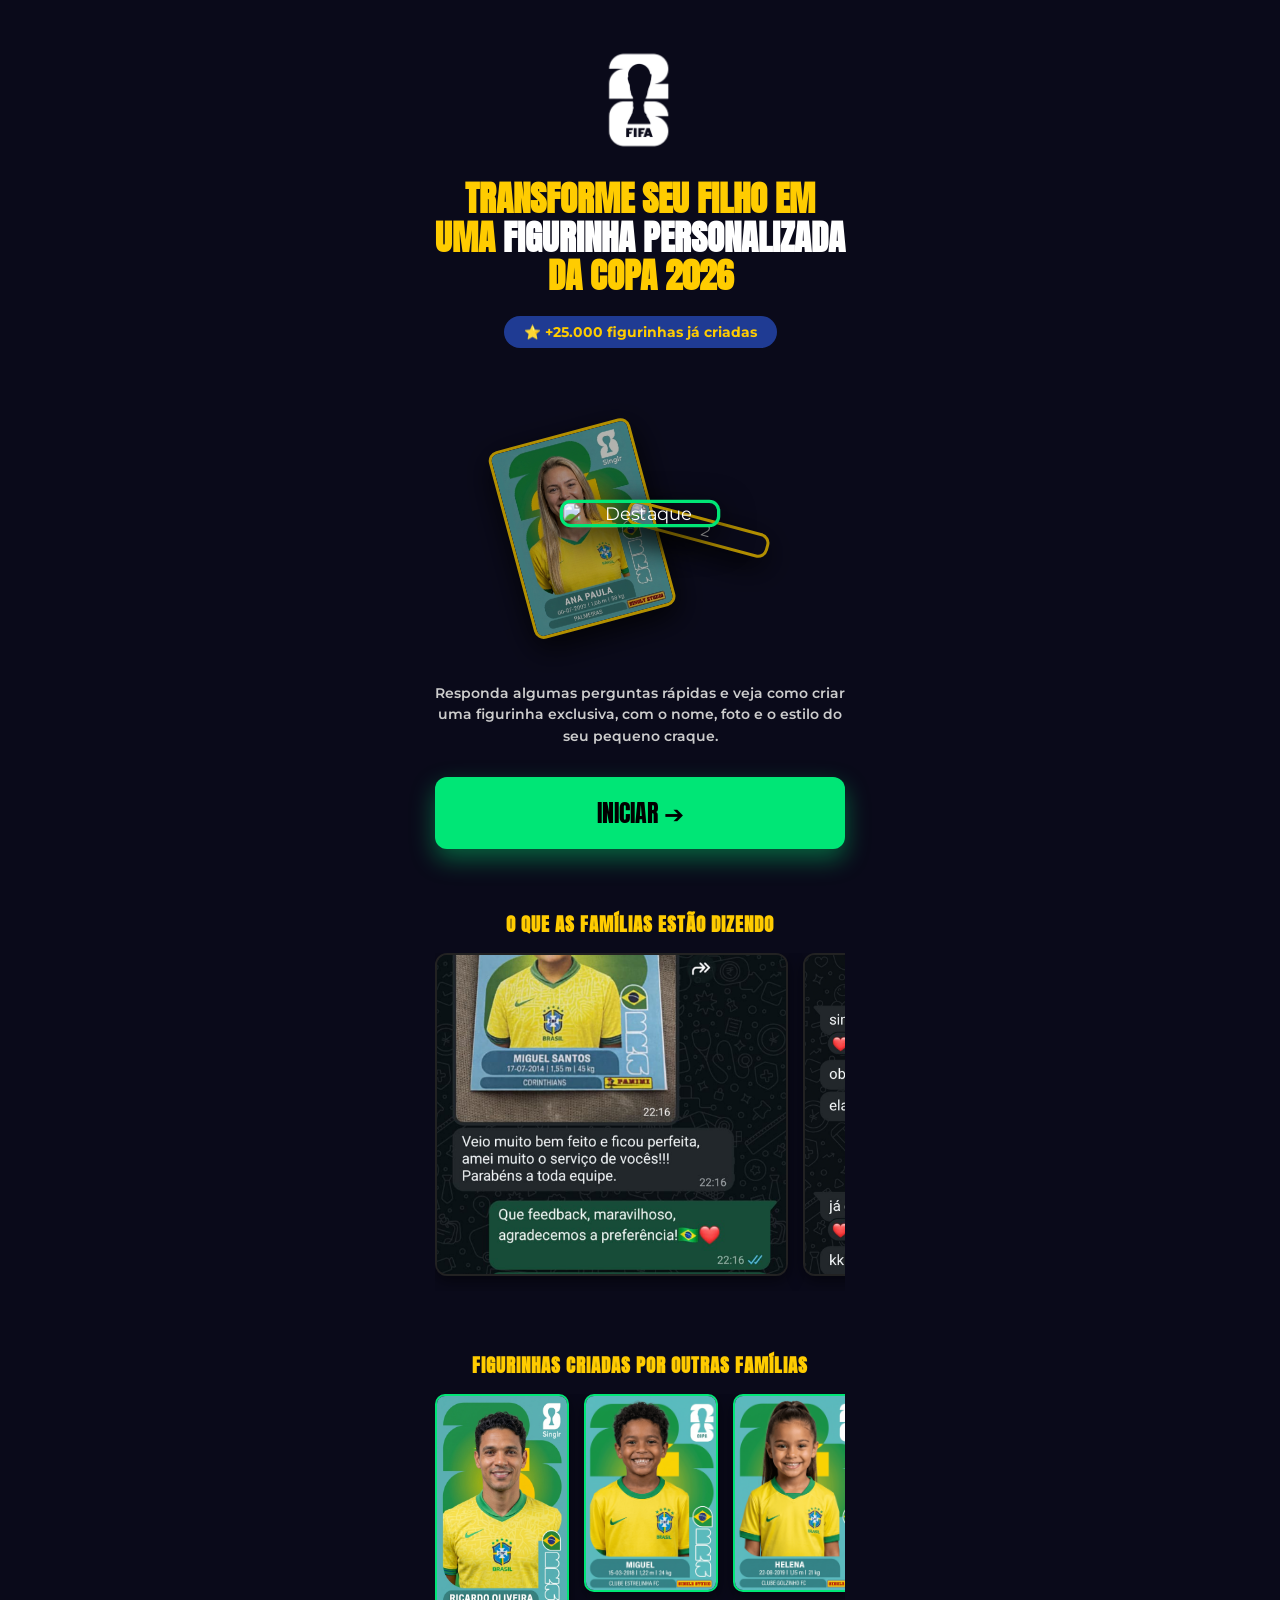
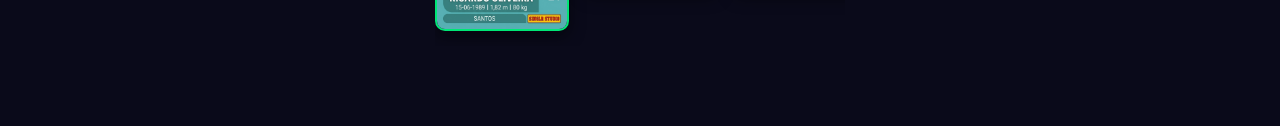
==== index.html @ b7ad8a25 "Initial commit" ====
<!DOCTYPE html>
<html lang="pt-BR">
<head>
    <meta charset="UTF-8">
    <meta name="viewport" content="width=device-width, initial-scale=1.0">
    <title>Sua Figurinha Copa 2026</title>
    
    <link rel="stylesheet" href="soucer/css/style.css">
</head>
<body>

    <!-- ==========================================
         1. TELA INICIAL
         ========================================== -->
    <div class="landing-container" id="landing-page">
        <img src="soucer/img/fifa.png" alt="FIFA Logo" class="fifa-logo-placeholder">
        <h1 class="hero-title">Transforme seu filho em uma <span>figurinha personalizada</span> da copa 2026</h1>
        <div class="badge-provasocial">⭐ +25.000 figurinhas já criadas</div>
        
        <div class="images-stack">
            <img src="soucer/img/figurinhas/landpage/figurinha-anapaula.jpeg" class="img-card img-left" alt="1">
            <img src="soucer/img/figurinhas/landpage/figurinha-arthur.png" class="img-card img-right" alt="2">
            <img src="soucer/img/figurinhas/landpage/figurinha-miguel.png" class="img-card img-center" alt="Destaque">
        </div>

        <p class="landing-text">Responda algumas perguntas rápidas e veja como criar uma figurinha exclusiva, com o nome, foto e o estilo do seu pequeno craque.</p>
        
        <button class="btn-iniciar" onclick="iniciarQuiz()">INICIAR ➔</button>

        <!-- CARROSSEL DE FEEDBACKS -->
        <div class="social-proof-section">
            <h3 class="social-title">O QUE AS FAMÍLIAS ESTÃO DIZENDO</h3>
            <div class="carousel-container auto-scroll">
                <div class="feedback-card">
                    <img src="soucer/img/feedback/fig01.png" alt="Feedback">
                </div>
                <div class="feedback-card">
                    <img src="soucer/img/feedback/fig02.png" alt="Feedback">
                </div>
                <div class="feedback-card">
                    <img src="soucer/img/feedback/fig03.png" alt="Feedback">
                </div>
                <div class="feedback-card">
                    <img src="soucer/img/feedback/fig07.png" alt="Feedback">
                </div>
                <div class="feedback-card">
                    <img src="soucer/img/feedback/fig05.png" alt="Feedback">
                </div>
                <div class="feedback-card">
                    <img src="soucer/img/feedback/fig09.png" alt="Feedback">
                </div>
            </div>
        </div>

        <!-- CARROSSEL DE FIGURINHAS -->
        <div class="social-proof-section">
            <h3 class="social-title">FIGURINHAS CRIADAS POR OUTRAS FAMÍLIAS</h3>
            <div class="carousel-container auto-scroll">
                <div class="sticker-card"><img src="soucer/img/figurinhas/figurinha-ricardo.jpeg" alt="Fig"></div>
                <div class="sticker-card"><img src="soucer/img/figurinhas/figurinha-miguel.png" alt="Fig"></div>
                <div class="sticker-card"><img src="soucer/img/figurinhas/figurinha-helena.png" alt="Fig"></div>
                <div class="sticker-card"><img src="soucer/img/figurinhas/figurinha-bentinho.jpeg" alt="Fig"></div>
                <div class="sticker-card"><img src="soucer/img/figurinhas/figurinha-arthur.png" alt="Fig"></div>
                <div class="sticker-card"><img src="soucer/img/figurinhas/figurinha-anapaula.jpeg" alt="Fig"></div>
            </div>
        </div>

    </div>

    <!-- ==========================================
         2. QUIZ
         ========================================== -->
    <div class="quiz-wrapper" id="quiz-wrapper">
        <div class="header-quiz" id="header-quiz">
            <span id="step-counter">Passo 1 de 4</span>
            <span id="progress-percentage">25%</span>
        </div>
        <div class="progress-bar-bg" id="progress-bar-bg">
            <div class="progress-bar-fill" id="progress-bar-fill"></div>
        </div>

        <div class="quiz-container" id="quiz-area">
            <div class="step active" id="step-1">
                <div class="step-icon">✍️</div>
                <h2>QUAL O NOME DO CRAQUE?</h2>
                <p class="subtitle">O nome que vai aparecer na figurinha</p>

                <div class="input-group">
                    <input type="text" id="input-nome" placeholder="Nome e sobrenome" required>
                </div>

                <div class="input-group" style="margin-top: 30px;">
                    <label>FOTO DO CRAQUE</label>
                    <div class="upload-boxes">
                        <label class="upload-box">
                            <span style="font-size: 24px;">🖼️</span> Enviar foto<br>DO ROSTO
                            <input type="file" accept="image/*">
                        </label>
                        <label class="upload-box">
                            <span style="font-size: 24px;">📷</span> Câmera
                            <input type="file" accept="image/*" capture="user">
                        </label>
                    </div>
                </div>
                <div class="nav-buttons">
                    <button class="btn btn-primary" onclick="nextStep(2)">PRÓXIMO ➔</button>
                </div>
            </div>

            <div class="step" id="step-2">
                <div class="step-icon">🎂</div>
                <h2>DATA DE NASCIMENTO</h2>
                <p class="subtitle">Pra calcular a idade na figurinha</p>

                <div style="display: flex; gap: 10px; margin-bottom: 20px;">
                    <div class="input-group" style="flex: 1; margin-bottom: 0;">
                        <input type="number" placeholder="DIA">
                    </div>
                    <div class="input-group" style="flex: 1; margin-bottom: 0;">
                        <input type="number" placeholder="MÊS">
                    </div>
                    <div class="input-group" style="flex: 1; margin-bottom: 0;">
                        <input type="number" placeholder="ANO">
                    </div>
                </div>

                <div class="input-group">
                    <label>SEU MELHOR E-MAIL</label>
                    <input type="email" placeholder="exemplo@email.com">
                </div>
                <div class="nav-buttons">
                    <button class="btn btn-secondary" onclick="prevStep(1)">VOLTAR</button>
                    <button class="btn btn-primary" onclick="nextStep(3)">PRÓXIMO ➔</button>
                </div>
            </div>

            <div class="step" id="step-3">
                <div class="step-icon">⭐</div>
                <h2>CLUBE E DADOS</h2>
                <p class="subtitle">O clube do coração e os dados pra figurinha</p>

                <div class="input-group">
                    <label>CLUBE DO CORAÇÃO</label>
                    <select id="input-clube">
                        <option value="" disabled selected>Escolha o clube...</option>
                        <option value="Seleção Brasileira">Seleção Brasileira</option>
                        <option value="Flamengo">Flamengo</option>
                        <option value="Corinthians">Corinthians</option>
                        <option value="Palmeiras">Palmeiras</option>
                    </select>
                </div>

                <div style="display: flex; gap: 10px;">
                    <div class="input-group" style="flex: 1;">
                        <input type="number" id="input-peso" placeholder="PESO (KG)">
                    </div>
                    <div class="input-group" style="flex: 1;">
                        <input type="number" id="input-altura" placeholder="ALTURA (CM)">
                    </div>
                </div>
                <div class="nav-buttons">
                    <button class="btn btn-secondary" onclick="prevStep(2)">VOLTAR</button>
                    <button class="btn btn-primary" onclick="preparaRevisao()">PRÓXIMO ➔</button>
                </div>
            </div>

            <div class="step" id="step-4">
                <div class="step-icon">⚠️</div>
                <h2>CONFIRA SEUS DADOS</h2>
                <p class="subtitle" style="color: var(--azul-principal); font-weight: 800;">Não fazemos alterações após o pagamento.</p>

                <div class="review-box">
                    <div class="review-row"><span class="review-label">NOME</span><span id="rev-nome">--</span></div>
                    <div class="review-row"><span class="review-label">PESO</span><span id="rev-peso">-- kg</span></div>
                    <div class="review-row"><span class="review-label">ALTURA</span><span id="rev-altura">-- cm</span></div>
                    <div class="review-row"><span class="review-label">CLUBE</span><span id="rev-clube">--</span></div>
                </div>

                <div class="nav-buttons" style="flex-direction: column; gap: 15px;">
                    <button class="btn btn-primary" onclick="startGeneration()">ENTENDI, GERAR FIGURINHA ⚽</button>
                    <button class="btn btn-secondary" style="border: none;" onclick="prevStep(3)">CORRIGIR DADOS</button>
                </div>
            </div>

<div class="step" id="step-loading">
                <h2>GERANDO SUA FIGURINHA</h2>
                <p class="subtitle">Não saia dessa tela, leva até 2 minutos.</p>
                <div class="loading-video">
                    <img src="https://media.giphy.com/media/26FPCXdkvDbKBbgOI/giphy.gif" alt="Processando">
                </div>
                <div class="loading-bar-container">
                    <div class="loading-bar-fill" id="loading-bar-fill"></div>
                </div>
            </div>

            <div class="step" id="step-final">
                <h2 style="font-size: 2.2rem; color: #00E676;">SUCESSO!</h2>
                <p class="subtitle" style="font-weight: bold; color: var(--azul-principal);">Sua figurinha foi gerada!</p>
                <div style="background: #eee; height: 250px; border-radius: 10px; margin-bottom: 20px; display: flex; align-items: center; justify-content: center; font-weight: bold; color: #999; border: 2px dashed #ccc;">
                    [ PRÉVIA DA FIGURINHA BORRADA AQUI ]
                </div>
                <h3 style="font-family: 'Anton', sans-serif; font-size: 2.5rem; color: var(--azul-principal); margin: 10px 0;">R$ 12,90</h3>
                <button class="btn" style="background: #00E676; color: #000; margin-top: 10px;" onclick="goToCheckout()">GARANTIR MINHA FIGURINHA</button>
            </div>
            
        </div> </div> <script src="soucer/js/script.js"></script>
</body>
</html>
---- soucer/css/style.css ----
@import url('https://fonts.googleapis.com/css2?family=Anton&family=Montserrat:wght@400;600;700;800&display=swap');

:root {
    /* Cores Landing Page (Copa 2026) */
    --bg-escuro: #0a0a1a;
    --verde-neon: #00E676;
    
    /* Cores Quiz (Modelo Concorrente) */
    --amarelo-fundo: #FFCC00;
    --azul-principal: #1f3b93;
    --azul-hover: #152968;
    --branco: #FFFFFF;
    --cinza-texto: #666666;
    --cinza-borda: #dddddd;
}

body {
    margin: 0;
    padding: 0;
    background-color: var(--bg-escuro);
    font-family: 'Montserrat', sans-serif;
    display: flex;
    justify-content: center;
    align-items: flex-start;
    min-height: 100vh;
    color: var(--branco);
    transition: background-color 0.5s ease;
}

/* ==========================================
   1. LANDING PAGE E CARROSSEL
   ========================================== */
.landing-container {
    width: 100%;
    max-width: 450px;
    text-align: center;
    padding: 40px 20px;
    box-sizing: border-box;
    display: flex;
    flex-direction: column;
    align-items: center;
}

.fifa-logo-placeholder { width: 120px; margin-bottom: 20px; filter: brightness(0) invert(1); }
.hero-title { font-family: 'Anton', sans-serif; font-size: 2.2rem; line-height: 1.1; color: var(--amarelo-fundo); margin: 0 0 20px 0; text-transform: uppercase; }
.hero-title span { color: var(--branco); }
.badge-provasocial { background-color: var(--azul-principal); color: var(--amarelo-fundo); padding: 8px 20px; border-radius: 50px; font-size: 0.85rem; font-weight: 700; display: inline-flex; align-items: center; gap: 5px; margin-bottom: 40px; }

.images-stack { position: relative; width: 100%; height: 250px; margin-bottom: 30px; display: flex; justify-content: center; align-items: center; }
.img-card { position: absolute; width: 140px; border-radius: 10px; box-shadow: 0 10px 30px rgba(0,0,0,0.8); border: 3px solid var(--amarelo-fundo); }
.img-left { transform: rotate(-15deg) translateX(-60px); z-index: 1; filter: brightness(0.7); }
.img-right { transform: rotate(15deg) translateX(60px); z-index: 2; filter: brightness(0.7); }
.img-center { transform: scale(1.1); z-index: 3; border-color: var(--verde-neon); }

.landing-text { font-size: 0.9rem; line-height: 1.5; color: #cccccc; margin-bottom: 30px; font-weight: 600; }

.btn-iniciar { background-color: var(--verde-neon); color: #000; font-family: 'Anton', sans-serif; font-size: 1.5rem; padding: 18px 40px; border: none; border-radius: 12px; width: 100%; cursor: pointer; text-transform: uppercase; box-shadow: 0 10px 25px rgba(0, 230, 118, 0.4); margin-bottom: 40px; transition: transform 0.2s; }
.btn-iniciar:hover { transform: scale(1.02); }

.social-proof-section { width: 100%; margin-bottom: 40px; text-align: center; }
.social-title { font-family: 'Anton', sans-serif; color: var(--amarelo-fundo); font-size: 1.2rem; margin-bottom: 15px; text-transform: uppercase; letter-spacing: 1px; }

.carousel-container {
    display: flex;
    align-items: flex-start; 
    overflow-x: auto;
    gap: 15px;
    padding-bottom: 15px;
    scroll-behavior: smooth; 
    -ms-overflow-style: none;
    scrollbar-width: none;
    scroll-snap-type: x mandatory;
}

.carousel-container::-webkit-scrollbar { display: none; }

.feedback-card { 
    flex: 0 0 85%; 
    scroll-snap-align: center; 
    border-radius: 12px; 
    overflow: hidden; 
    box-shadow: 0 5px 15px rgba(0,0,0,0.5); 
    border: 2px solid #222; 
    height: max-content; 
}
.feedback-card img { width: 100%; height: auto; display: block; }

.sticker-card { 
    flex: 0 0 130px; 
    scroll-snap-align: start; 
    border-radius: 10px; 
    overflow: hidden; 
    box-shadow: 0 5px 15px rgba(0,0,0,0.5); 
    border: 2px solid var(--verde-neon); 
    height: max-content; 
    display: flex; 
}
.sticker-card img { 
    width: 100%; 
    height: 100%; 
    object-fit: cover; 
    display: block; 
}

/* ==========================================
   2. QUIZ CONTAINER (Escondido no inicio)
   ========================================== */
.quiz-container { display: none; background-color: var(--branco); width: 100%; max-width: 450px; border-radius: 20px; padding: 30px 20px; margin: 20px auto; box-sizing: border-box; color: #333; box-shadow: 0 10px 30px rgba(0,0,0,0.1); }
.header-quiz { display: flex; justify-content: space-between; font-weight: 800; font-size: 0.9rem; color: #000; margin-bottom: 10px; }
.progress-bar-bg { background-color: var(--branco); height: 12px; border-radius: 10px; margin-bottom: 30px; position: absolute; top: -25px; left: 0; right: 0; width: 100%; max-width: 450px; margin-left: auto; margin-right: auto; }
.progress-bar-fill { background-color: var(--azul-principal); height: 100%; width: 25%; transition: width 0.4s ease; border-radius: 10px; }
.quiz-wrapper { position: relative; width: 100%; max-width: 450px; display: none; flex-direction: column; margin-top: 40px; }
.step { display: none; text-align: center; animation: fadeIn 0.4s; }
.step.active { display: block; }
@keyframes fadeIn { from { opacity: 0; transform: translateX(20px); } to { opacity: 1; transform: translateX(0); } }
.step-icon { font-size: 2.5rem; margin-bottom: 5px; }
h2 { font-family: 'Anton', sans-serif; color: var(--azul-principal); font-size: 1.8rem; margin: 0 0 5px 0; text-transform: uppercase; letter-spacing: 1px; }
p.subtitle { font-size: 0.9rem; color: var(--cinza-texto); margin-bottom: 25px; font-weight: 600; }
.input-group { text-align: left; margin-bottom: 20px; }
.input-group label { display: block; font-size: 0.75rem; font-weight: 800; color: var(--azul-principal); margin-bottom: 8px; text-transform: uppercase; }
input, select { width: 100%; padding: 15px; border: 2px solid var(--cinza-borda); border-radius: 10px; font-family: 'Montserrat', sans-serif; font-size: 1rem; font-weight: 600; color: #333; box-sizing: border-box; outline: none; transition: 0.2s; }
input:focus, select:focus { border-color: var(--azul-principal); }
.upload-boxes { display: flex; gap: 10px; margin-bottom: 20px; }
.upload-box { flex: 1; border: 2px dashed #bbb; border-radius: 10px; padding: 20px 10px; text-align: center; cursor: pointer; font-size: 0.8rem; font-weight: 700; color: #333; display: flex; flex-direction: column; align-items: center; justify-content: center; gap: 10px; }
.upload-box input[type="file"] { display: none; }
.nav-buttons { display: flex; gap: 10px; margin-top: 30px; }
.btn { padding: 16px 20px; border: none; border-radius: 10px; font-family: 'Anton', sans-serif; font-size: 1.2rem; cursor: pointer; width: 100%; text-transform: uppercase; letter-spacing: 1px; transition: 0.2s; }
.btn-primary { background-color: var(--azul-principal); color: var(--branco); }
.btn-primary:hover { background-color: var(--azul-hover); }
.btn-secondary { background-color: transparent; color: var(--azul-principal); border: 2px solid var(--azul-principal); }
.review-box { background: #f9f9f9; border-radius: 15px; padding: 20px; text-align: left; margin-bottom: 20px; font-weight: 600; font-size: 0.9rem; color: #333; }
.review-row { display: flex; justify-content: space-between; padding: 8px 0; border-bottom: 1px solid #eee; }
.review-row:last-child { border-bottom: none; }
.review-label { color: var(--azul-principal); font-family: 'Anton', sans-serif; font-size: 1rem; letter-spacing: 1px; }
.loading-video { width: 100%; height: 350px; background-color: #eee; border-radius: 15px; margin-bottom: 20px; display: flex; align-items: center; justify-content: center; color: #999; font-weight: bold; overflow: hidden; position: relative; }
.loading-video img { width: 100%; height: 100%; object-fit: cover; }
.loading-bar-container { background: #e0e0e0; height: 8px; border-radius: 10px; width: 100%; margin-top: 20px; overflow: hidden;}
.loading-bar-fill { background: var(--azul-principal); height: 100%; width: 0%; transition: width 3s linear; }
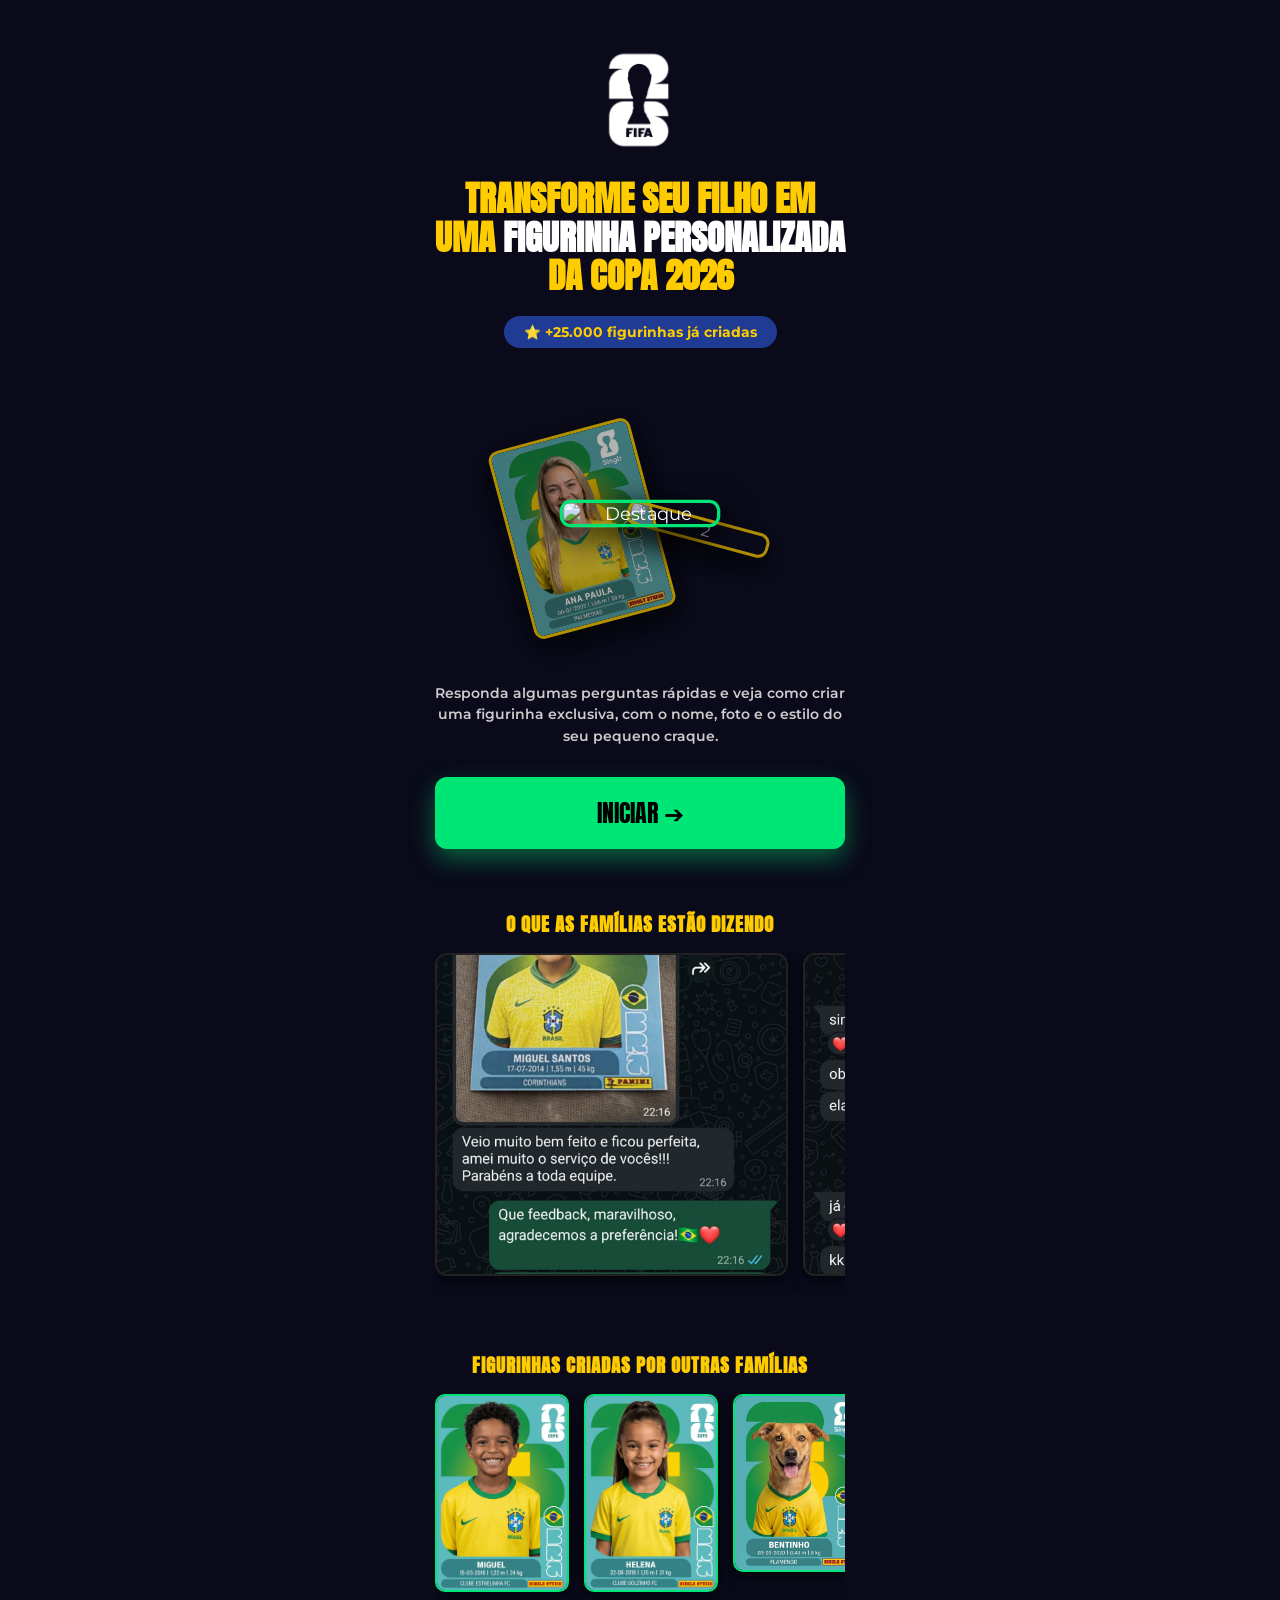
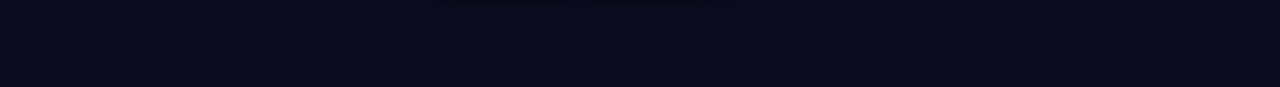
==== commit ab6d41f7: "teste" ====
--- a/index.html
+++ b/index.html
@@ -9,9 +9,6 @@
 </head>
 <body>
 
-    <!-- ==========================================
-         1. TELA INICIAL
-         ========================================== -->
     <div class="landing-container" id="landing-page">
         <img src="soucer/img/fifa.png" alt="FIFA Logo" class="fifa-logo-placeholder">
         <h1 class="hero-title">Transforme seu filho em uma <span>figurinha personalizada</span> da copa 2026</h1>
@@ -27,7 +24,6 @@
         
         <button class="btn-iniciar" onclick="iniciarQuiz()">INICIAR ➔</button>
 
-        <!-- CARROSSEL DE FEEDBACKS -->
         <div class="social-proof-section">
             <h3 class="social-title">O QUE AS FAMÍLIAS ESTÃO DIZENDO</h3>
             <div class="carousel-container auto-scroll">
@@ -52,11 +48,9 @@
             </div>
         </div>
 
-        <!-- CARROSSEL DE FIGURINHAS -->
         <div class="social-proof-section">
             <h3 class="social-title">FIGURINHAS CRIADAS POR OUTRAS FAMÍLIAS</h3>
             <div class="carousel-container auto-scroll">
-                <div class="sticker-card"><img src="soucer/img/figurinhas/figurinha-ricardo.jpeg" alt="Fig"></div>
                 <div class="sticker-card"><img src="soucer/img/figurinhas/figurinha-miguel.png" alt="Fig"></div>
                 <div class="sticker-card"><img src="soucer/img/figurinhas/figurinha-helena.png" alt="Fig"></div>
                 <div class="sticker-card"><img src="soucer/img/figurinhas/figurinha-bentinho.jpeg" alt="Fig"></div>
@@ -67,19 +61,18 @@
 
     </div>
 
-    <!-- ==========================================
-         2. QUIZ
-         ========================================== -->
     <div class="quiz-wrapper" id="quiz-wrapper">
         <div class="header-quiz" id="header-quiz">
             <span id="step-counter">Passo 1 de 4</span>
             <span id="progress-percentage">25%</span>
         </div>
+
         <div class="progress-bar-bg" id="progress-bar-bg">
             <div class="progress-bar-fill" id="progress-bar-fill"></div>
         </div>
 
         <div class="quiz-container" id="quiz-area">
+
             <div class="step active" id="step-1">
                 <div class="step-icon">✍️</div>
                 <h2>QUAL O NOME DO CRAQUE?</h2>
@@ -91,17 +84,52 @@
 
                 <div class="input-group" style="margin-top: 30px;">
                     <label>FOTO DO CRAQUE</label>
+                    
+                    <div style="background: #fff3cd; padding: 15px; border-radius: 8px; margin-bottom: 20px; text-align: left; border: 1px solid #ffe69c;">
+                        <h4 style="margin: 0 0 10px 0; color: #856404; font-size: 1rem;">⚠️ PARA A FIGURINHA FICAR PERFEITA:</h4>
+                        <ul style="margin: 0; padding-left: 20px; color: #856404; font-size: 0.9rem; line-height: 1.5;">
+                            <li>Tire uma selfie de frente, olhando direto para a câmera.</li>
+                            <li>Fique em um lugar bem iluminado. De frente para uma janela é ideal.</li>
+                            <li>Evite óculos, boné ou cabelo cobrindo o rosto.</li>
+                            <li><strong>NÃO</strong> envie foto de documentos, RG, CNH ou fotos escuras.</li>
+                        </ul>
+                    </div>
+
                     <div class="upload-boxes">
-                        <label class="upload-box">
-                            <span style="font-size: 24px;">🖼️</span> Enviar foto<br>DO ROSTO
-                            <input type="file" accept="image/*">
+                        <label class="upload-box" id="upload-box-arquivo">
+                            <span style="font-size: 24px;">🖼️</span>
+                            Enviar foto<br>DO ROSTO
+                            <input id="input-foto-arquivo" class="input-foto-cliente" type="file" accept="image/*">
                         </label>
-                        <label class="upload-box">
-                            <span style="font-size: 24px;">📷</span> Câmera
-                            <input type="file" accept="image/*" capture="user">
+
+                        <label class="upload-box" id="upload-box-camera">
+                            <span style="font-size: 24px;">📷</span>
+                            Câmera
+                            <input id="input-foto-camera" class="input-foto-cliente" type="file" accept="image/*" capture="user">
                         </label>
                     </div>
-                </div>
+
+                    <div id="preview-foto-container" class="preview-foto-container" style="display: none;">
+                        <div class="preview-foto-status">
+                            ✅ Foto carregada com sucesso
+                        </div>
+
+                        <div class="preview-foto-box">
+                            <img id="preview-foto-cliente" src="" alt="Prévia da foto enviada">
+                        </div>
+
+                        <p id="preview-foto-nome" class="preview-foto-nome"></p>
+
+                        <p class="preview-foto-info">
+                            Você pode trocar ou remover a foto antes de continuar.
+                        </p>
+
+                        <button type="button" class="btn-remover-foto" onclick="removerFotoSelecionada()">
+                            REMOVER FOTO
+                        </button>
+                    </div>
+                </div>
+
                 <div class="nav-buttons">
                     <button class="btn btn-primary" onclick="nextStep(2)">PRÓXIMO ➔</button>
                 </div>
@@ -116,9 +144,11 @@
                     <div class="input-group" style="flex: 1; margin-bottom: 0;">
                         <input type="number" placeholder="DIA">
                     </div>
+
                     <div class="input-group" style="flex: 1; margin-bottom: 0;">
                         <input type="number" placeholder="MÊS">
                     </div>
+
                     <div class="input-group" style="flex: 1; margin-bottom: 0;">
                         <input type="number" placeholder="ANO">
                     </div>
@@ -126,8 +156,9 @@
 
                 <div class="input-group">
                     <label>SEU MELHOR E-MAIL</label>
-                    <input type="email" placeholder="exemplo@email.com">
-                </div>
+                    <input type="email" id="input-email" placeholder="exemplo@email.com">
+                </div>
+
                 <div class="nav-buttons">
                     <button class="btn btn-secondary" onclick="prevStep(1)">VOLTAR</button>
                     <button class="btn btn-primary" onclick="nextStep(3)">PRÓXIMO ➔</button>
@@ -141,23 +172,44 @@
 
                 <div class="input-group">
                     <label>CLUBE DO CORAÇÃO</label>
-                    <select id="input-clube">
-                        <option value="" disabled selected>Escolha o clube...</option>
-                        <option value="Seleção Brasileira">Seleção Brasileira</option>
-                        <option value="Flamengo">Flamengo</option>
-                        <option value="Corinthians">Corinthians</option>
-                        <option value="Palmeiras">Palmeiras</option>
-                    </select>
+
+                    <div class="clube-search-wrapper" id="clube-search-wrapper">
+                        <div class="clube-input-area">
+                            <input
+                                type="text"
+                                id="input-clube"
+                                placeholder="Digite ou escolha o clube..."
+                                autocomplete="off"
+                            >
+
+                            <button
+                                type="button"
+                                id="btn-toggle-clubes"
+                                class="btn-toggle-clubes"
+                                aria-label="Abrir lista de clubes"
+                            >
+                                ▾
+                            </button>
+                        </div>
+
+                        <div
+                            id="dropdown-clubes"
+                            class="dropdown-clubes"
+                            aria-hidden="true"
+                        ></div>
+                    </div>
                 </div>
 
                 <div style="display: flex; gap: 10px;">
                     <div class="input-group" style="flex: 1;">
                         <input type="number" id="input-peso" placeholder="PESO (KG)">
                     </div>
+
                     <div class="input-group" style="flex: 1;">
                         <input type="number" id="input-altura" placeholder="ALTURA (CM)">
                     </div>
                 </div>
+
                 <div class="nav-buttons">
                     <button class="btn btn-secondary" onclick="prevStep(2)">VOLTAR</button>
                     <button class="btn btn-primary" onclick="preparaRevisao()">PRÓXIMO ➔</button>
@@ -170,10 +222,25 @@
                 <p class="subtitle" style="color: var(--azul-principal); font-weight: 800;">Não fazemos alterações após o pagamento.</p>
 
                 <div class="review-box">
-                    <div class="review-row"><span class="review-label">NOME</span><span id="rev-nome">--</span></div>
-                    <div class="review-row"><span class="review-label">PESO</span><span id="rev-peso">-- kg</span></div>
-                    <div class="review-row"><span class="review-label">ALTURA</span><span id="rev-altura">-- cm</span></div>
-                    <div class="review-row"><span class="review-label">CLUBE</span><span id="rev-clube">--</span></div>
+                    <div class="review-row">
+                        <span class="review-label">NOME</span>
+                        <span id="rev-nome">--</span>
+                    </div>
+
+                    <div class="review-row">
+                        <span class="review-label">PESO</span>
+                        <span id="rev-peso">-- kg</span>
+                    </div>
+
+                    <div class="review-row">
+                        <span class="review-label">ALTURA</span>
+                        <span id="rev-altura">-- cm</span>
+                    </div>
+
+                    <div class="review-row">
+                        <span class="review-label">CLUBE</span>
+                        <span id="rev-clube">--</span>
+                    </div>
                 </div>
 
                 <div class="nav-buttons" style="flex-direction: column; gap: 15px;">
@@ -182,12 +249,14 @@
                 </div>
             </div>
 
-<div class="step" id="step-loading">
+            <div class="step" id="step-loading">
                 <h2>GERANDO SUA FIGURINHA</h2>
-                <p class="subtitle">Não saia dessa tela, leva até 2 minutos.</p>
+                <p class="subtitle">Não saia dessa tela. Estamos criando sua prévia personalizada.</p>
+
                 <div class="loading-video">
                     <img src="https://media.giphy.com/media/26FPCXdkvDbKBbgOI/giphy.gif" alt="Processando">
                 </div>
+
                 <div class="loading-bar-container">
                     <div class="loading-bar-fill" id="loading-bar-fill"></div>
                 </div>
@@ -195,14 +264,30 @@
 
             <div class="step" id="step-final">
                 <h2 style="font-size: 2.2rem; color: #00E676;">SUCESSO!</h2>
-                <p class="subtitle" style="font-weight: bold; color: var(--azul-principal);">Sua figurinha foi gerada!</p>
-                <div style="background: #eee; height: 250px; border-radius: 10px; margin-bottom: 20px; display: flex; align-items: center; justify-content: center; font-weight: bold; color: #999; border: 2px dashed #ccc;">
-                    [ PRÉVIA DA FIGURINHA BORRADA AQUI ]
-                </div>
-                <h3 style="font-family: 'Anton', sans-serif; font-size: 2.5rem; color: var(--azul-principal); margin: 10px 0;">R$ 12,90</h3>
-                <button class="btn" style="background: #00E676; color: #000; margin-top: 10px;" onclick="goToCheckout()">GARANTIR MINHA FIGURINHA</button>
+
+                <p class="subtitle" style="font-weight: bold; color: var(--azul-principal);">
+                    Sua figurinha foi gerada!
+                </p>
+
+                <div class="preview-figurinha-box">
+                    <img id="preview-figurinha" src="" alt="Prévia da Figurinha">
+                </div>
+
+                <p class="preview-aviso">
+                    Esta é uma prévia com marca d’água. A imagem final sem marca será liberada após o pagamento.
+                </p>
+                
+                <h3 class="preco-final">R$ 12,90</h3>
+
+                <button class="btn btn-comprar-final" onclick="goToCheckout()">
+                    GARANTIR MINHA FIGURINHA
+                </button>
             </div>
             
-        </div> </div> <script src="soucer/js/script.js"></script>
+        </div> 
+    </div> 
+    
+    <script src="soucer/js/clubes.js"></script>
+    <script src="soucer/js/script.js"></script>
 </body>
 </html>
--- a/soucer/css/style.css
+++ b/soucer/css/style.css
@@ -5,7 +5,7 @@
     --bg-escuro: #0a0a1a;
     --verde-neon: #00E676;
     
-    /* Cores Quiz (Modelo Concorrente) */
+    /* Cores Quiz */
     --amarelo-fundo: #FFCC00;
     --azul-principal: #1f3b93;
     --azul-hover: #152968;
@@ -30,6 +30,7 @@
 /* ==========================================
    1. LANDING PAGE E CARROSSEL
    ========================================== */
+
 .landing-container {
     width: 100%;
     max-width: 450px;
@@ -41,98 +42,748 @@
     align-items: center;
 }
 
-.fifa-logo-placeholder { width: 120px; margin-bottom: 20px; filter: brightness(0) invert(1); }
-.hero-title { font-family: 'Anton', sans-serif; font-size: 2.2rem; line-height: 1.1; color: var(--amarelo-fundo); margin: 0 0 20px 0; text-transform: uppercase; }
-.hero-title span { color: var(--branco); }
-.badge-provasocial { background-color: var(--azul-principal); color: var(--amarelo-fundo); padding: 8px 20px; border-radius: 50px; font-size: 0.85rem; font-weight: 700; display: inline-flex; align-items: center; gap: 5px; margin-bottom: 40px; }
-
-.images-stack { position: relative; width: 100%; height: 250px; margin-bottom: 30px; display: flex; justify-content: center; align-items: center; }
-.img-card { position: absolute; width: 140px; border-radius: 10px; box-shadow: 0 10px 30px rgba(0,0,0,0.8); border: 3px solid var(--amarelo-fundo); }
-.img-left { transform: rotate(-15deg) translateX(-60px); z-index: 1; filter: brightness(0.7); }
-.img-right { transform: rotate(15deg) translateX(60px); z-index: 2; filter: brightness(0.7); }
-.img-center { transform: scale(1.1); z-index: 3; border-color: var(--verde-neon); }
-
-.landing-text { font-size: 0.9rem; line-height: 1.5; color: #cccccc; margin-bottom: 30px; font-weight: 600; }
-
-.btn-iniciar { background-color: var(--verde-neon); color: #000; font-family: 'Anton', sans-serif; font-size: 1.5rem; padding: 18px 40px; border: none; border-radius: 12px; width: 100%; cursor: pointer; text-transform: uppercase; box-shadow: 0 10px 25px rgba(0, 230, 118, 0.4); margin-bottom: 40px; transition: transform 0.2s; }
-.btn-iniciar:hover { transform: scale(1.02); }
-
-.social-proof-section { width: 100%; margin-bottom: 40px; text-align: center; }
-.social-title { font-family: 'Anton', sans-serif; color: var(--amarelo-fundo); font-size: 1.2rem; margin-bottom: 15px; text-transform: uppercase; letter-spacing: 1px; }
+.fifa-logo-placeholder {
+    width: 120px;
+    margin-bottom: 20px;
+    filter: brightness(0) invert(1);
+}
+
+.hero-title {
+    font-family: 'Anton', sans-serif;
+    font-size: 2.2rem;
+    line-height: 1.1;
+    color: var(--amarelo-fundo);
+    margin: 0 0 20px 0;
+    text-transform: uppercase;
+}
+
+.hero-title span {
+    color: var(--branco);
+}
+
+.badge-provasocial {
+    background-color: var(--azul-principal);
+    color: var(--amarelo-fundo);
+    padding: 8px 20px;
+    border-radius: 50px;
+    font-size: 0.85rem;
+    font-weight: 700;
+    display: inline-flex;
+    align-items: center;
+    gap: 5px;
+    margin-bottom: 40px;
+}
+
+.images-stack {
+    position: relative;
+    width: 100%;
+    height: 250px;
+    margin-bottom: 30px;
+    display: flex;
+    justify-content: center;
+    align-items: center;
+}
+
+.img-card {
+    position: absolute;
+    width: 140px;
+    border-radius: 10px;
+    box-shadow: 0 10px 30px rgba(0,0,0,0.8);
+    border: 3px solid var(--amarelo-fundo);
+}
+
+.img-left {
+    transform: rotate(-15deg) translateX(-60px);
+    z-index: 1;
+    filter: brightness(0.7);
+}
+
+.img-right {
+    transform: rotate(15deg) translateX(60px);
+    z-index: 2;
+    filter: brightness(0.7);
+}
+
+.img-center {
+    transform: scale(1.1);
+    z-index: 3;
+    border-color: var(--verde-neon);
+}
+
+.landing-text {
+    font-size: 0.9rem;
+    line-height: 1.5;
+    color: #cccccc;
+    margin-bottom: 30px;
+    font-weight: 600;
+}
+
+.btn-iniciar {
+    background-color: var(--verde-neon);
+    color: #000;
+    font-family: 'Anton', sans-serif;
+    font-size: 1.5rem;
+    padding: 18px 40px;
+    border: none;
+    border-radius: 12px;
+    width: 100%;
+    cursor: pointer;
+    text-transform: uppercase;
+    box-shadow: 0 10px 25px rgba(0, 230, 118, 0.4);
+    margin-bottom: 40px;
+    transition: transform 0.2s;
+}
+
+.btn-iniciar:hover {
+    transform: scale(1.02);
+}
+
+.social-proof-section {
+    width: 100%;
+    margin-bottom: 40px;
+    text-align: center;
+}
+
+.social-title {
+    font-family: 'Anton', sans-serif;
+    color: var(--amarelo-fundo);
+    font-size: 1.2rem;
+    margin-bottom: 15px;
+    text-transform: uppercase;
+    letter-spacing: 1px;
+}
 
 .carousel-container {
     display: flex;
-    align-items: flex-start; 
+    align-items: flex-start;
     overflow-x: auto;
     gap: 15px;
     padding-bottom: 15px;
-    scroll-behavior: smooth; 
+    scroll-behavior: smooth;
     -ms-overflow-style: none;
     scrollbar-width: none;
     scroll-snap-type: x mandatory;
 }
 
-.carousel-container::-webkit-scrollbar { display: none; }
-
-.feedback-card { 
-    flex: 0 0 85%; 
-    scroll-snap-align: center; 
-    border-radius: 12px; 
-    overflow: hidden; 
-    box-shadow: 0 5px 15px rgba(0,0,0,0.5); 
-    border: 2px solid #222; 
-    height: max-content; 
-}
-.feedback-card img { width: 100%; height: auto; display: block; }
-
-.sticker-card { 
-    flex: 0 0 130px; 
-    scroll-snap-align: start; 
-    border-radius: 10px; 
-    overflow: hidden; 
-    box-shadow: 0 5px 15px rgba(0,0,0,0.5); 
-    border: 2px solid var(--verde-neon); 
-    height: max-content; 
-    display: flex; 
-}
-.sticker-card img { 
-    width: 100%; 
-    height: 100%; 
-    object-fit: cover; 
-    display: block; 
+.carousel-container::-webkit-scrollbar {
+    display: none;
+}
+
+.feedback-card {
+    flex: 0 0 85%;
+    scroll-snap-align: center;
+    border-radius: 12px;
+    overflow: hidden;
+    box-shadow: 0 5px 15px rgba(0,0,0,0.5);
+    border: 2px solid #222;
+    height: max-content;
+}
+
+.feedback-card img {
+    width: 100%;
+    height: auto;
+    display: block;
+}
+
+.sticker-card {
+    flex: 0 0 130px;
+    scroll-snap-align: start;
+    border-radius: 10px;
+    overflow: hidden;
+    box-shadow: 0 5px 15px rgba(0,0,0,0.5);
+    border: 2px solid var(--verde-neon);
+    height: max-content;
+    display: flex;
+}
+
+.sticker-card img {
+    width: 100%;
+    height: 100%;
+    object-fit: cover;
+    display: block;
 }
 
 /* ==========================================
-   2. QUIZ CONTAINER (Escondido no inicio)
+   2. QUIZ CONTAINER
    ========================================== */
-.quiz-container { display: none; background-color: var(--branco); width: 100%; max-width: 450px; border-radius: 20px; padding: 30px 20px; margin: 20px auto; box-sizing: border-box; color: #333; box-shadow: 0 10px 30px rgba(0,0,0,0.1); }
-.header-quiz { display: flex; justify-content: space-between; font-weight: 800; font-size: 0.9rem; color: #000; margin-bottom: 10px; }
-.progress-bar-bg { background-color: var(--branco); height: 12px; border-radius: 10px; margin-bottom: 30px; position: absolute; top: -25px; left: 0; right: 0; width: 100%; max-width: 450px; margin-left: auto; margin-right: auto; }
-.progress-bar-fill { background-color: var(--azul-principal); height: 100%; width: 25%; transition: width 0.4s ease; border-radius: 10px; }
-.quiz-wrapper { position: relative; width: 100%; max-width: 450px; display: none; flex-direction: column; margin-top: 40px; }
-.step { display: none; text-align: center; animation: fadeIn 0.4s; }
-.step.active { display: block; }
-@keyframes fadeIn { from { opacity: 0; transform: translateX(20px); } to { opacity: 1; transform: translateX(0); } }
-.step-icon { font-size: 2.5rem; margin-bottom: 5px; }
-h2 { font-family: 'Anton', sans-serif; color: var(--azul-principal); font-size: 1.8rem; margin: 0 0 5px 0; text-transform: uppercase; letter-spacing: 1px; }
-p.subtitle { font-size: 0.9rem; color: var(--cinza-texto); margin-bottom: 25px; font-weight: 600; }
-.input-group { text-align: left; margin-bottom: 20px; }
-.input-group label { display: block; font-size: 0.75rem; font-weight: 800; color: var(--azul-principal); margin-bottom: 8px; text-transform: uppercase; }
-input, select { width: 100%; padding: 15px; border: 2px solid var(--cinza-borda); border-radius: 10px; font-family: 'Montserrat', sans-serif; font-size: 1rem; font-weight: 600; color: #333; box-sizing: border-box; outline: none; transition: 0.2s; }
-input:focus, select:focus { border-color: var(--azul-principal); }
-.upload-boxes { display: flex; gap: 10px; margin-bottom: 20px; }
-.upload-box { flex: 1; border: 2px dashed #bbb; border-radius: 10px; padding: 20px 10px; text-align: center; cursor: pointer; font-size: 0.8rem; font-weight: 700; color: #333; display: flex; flex-direction: column; align-items: center; justify-content: center; gap: 10px; }
-.upload-box input[type="file"] { display: none; }
-.nav-buttons { display: flex; gap: 10px; margin-top: 30px; }
-.btn { padding: 16px 20px; border: none; border-radius: 10px; font-family: 'Anton', sans-serif; font-size: 1.2rem; cursor: pointer; width: 100%; text-transform: uppercase; letter-spacing: 1px; transition: 0.2s; }
-.btn-primary { background-color: var(--azul-principal); color: var(--branco); }
-.btn-primary:hover { background-color: var(--azul-hover); }
-.btn-secondary { background-color: transparent; color: var(--azul-principal); border: 2px solid var(--azul-principal); }
-.review-box { background: #f9f9f9; border-radius: 15px; padding: 20px; text-align: left; margin-bottom: 20px; font-weight: 600; font-size: 0.9rem; color: #333; }
-.review-row { display: flex; justify-content: space-between; padding: 8px 0; border-bottom: 1px solid #eee; }
-.review-row:last-child { border-bottom: none; }
-.review-label { color: var(--azul-principal); font-family: 'Anton', sans-serif; font-size: 1rem; letter-spacing: 1px; }
-.loading-video { width: 100%; height: 350px; background-color: #eee; border-radius: 15px; margin-bottom: 20px; display: flex; align-items: center; justify-content: center; color: #999; font-weight: bold; overflow: hidden; position: relative; }
-.loading-video img { width: 100%; height: 100%; object-fit: cover; }
-.loading-bar-container { background: #e0e0e0; height: 8px; border-radius: 10px; width: 100%; margin-top: 20px; overflow: hidden;}
-.loading-bar-fill { background: var(--azul-principal); height: 100%; width: 0%; transition: width 3s linear; }+
+.quiz-wrapper {
+    position: relative;
+    width: 100%;
+    max-width: 450px;
+    display: none;
+    flex-direction: column;
+    margin-top: 40px;
+}
+
+.quiz-container {
+    display: none;
+    background-color: var(--branco);
+    width: 100%;
+    max-width: 450px;
+    border-radius: 20px;
+    padding: 30px 20px;
+    margin: 20px auto;
+    box-sizing: border-box;
+    color: #333;
+    box-shadow: 0 10px 30px rgba(0,0,0,0.1);
+    overflow: visible;
+}
+
+.header-quiz {
+    display: flex;
+    justify-content: space-between;
+    font-weight: 800;
+    font-size: 0.9rem;
+    color: #000;
+    margin-bottom: 10px;
+}
+
+.progress-bar-bg {
+    background-color: var(--branco);
+    height: 12px;
+    border-radius: 10px;
+    margin-bottom: 30px;
+    position: absolute;
+    top: -25px;
+    left: 0;
+    right: 0;
+    width: 100%;
+    max-width: 450px;
+    margin-left: auto;
+    margin-right: auto;
+}
+
+.progress-bar-fill {
+    background-color: var(--azul-principal);
+    height: 100%;
+    width: 25%;
+    transition: width 0.4s ease;
+    border-radius: 10px;
+}
+
+.step {
+    display: none;
+    text-align: center;
+    animation: fadeIn 0.4s;
+}
+
+.step.active {
+    display: block;
+}
+
+@keyframes fadeIn {
+    from {
+        opacity: 0;
+        transform: translateX(20px);
+    }
+
+    to {
+        opacity: 1;
+        transform: translateX(0);
+    }
+}
+
+.step-icon {
+    font-size: 2.5rem;
+    margin-bottom: 5px;
+}
+
+h2 {
+    font-family: 'Anton', sans-serif;
+    color: var(--azul-principal);
+    font-size: 1.8rem;
+    margin: 0 0 5px 0;
+    text-transform: uppercase;
+    letter-spacing: 1px;
+}
+
+p.subtitle {
+    font-size: 0.9rem;
+    color: var(--cinza-texto);
+    margin-bottom: 25px;
+    font-weight: 600;
+}
+
+.input-group {
+    text-align: left;
+    margin-bottom: 20px;
+}
+
+.input-group label {
+    display: block;
+    font-size: 0.75rem;
+    font-weight: 800;
+    color: var(--azul-principal);
+    margin-bottom: 8px;
+    text-transform: uppercase;
+}
+
+input,
+select {
+    width: 100%;
+    padding: 15px;
+    border: 2px solid var(--cinza-borda);
+    border-radius: 10px;
+    font-family: 'Montserrat', sans-serif;
+    font-size: 1rem;
+    font-weight: 600;
+    color: #333;
+    box-sizing: border-box;
+    outline: none;
+    transition: 0.2s;
+}
+
+input:focus,
+select:focus {
+    border-color: var(--azul-principal);
+}
+
+/* ==========================================
+   2.0 BUSCA PERSONALIZADA DE CLUBES
+   ========================================== */
+
+.clube-search-wrapper {
+    position: relative;
+    width: 100%;
+    z-index: 50;
+}
+
+.clube-input-area {
+    position: relative;
+    width: 100%;
+}
+
+.clube-input-area input {
+    padding-right: 48px;
+    background: #ffffff;
+}
+
+.btn-toggle-clubes {
+    position: absolute;
+    top: 2px;
+    right: 2px;
+    width: 44px;
+    height: calc(100% - 4px);
+    border: none;
+    background: transparent;
+    color: #333333;
+    font-size: 1.05rem;
+    cursor: pointer;
+    border-radius: 8px;
+    transition: 0.2s ease;
+}
+
+.btn-toggle-clubes:hover {
+    background: #f3f5ff;
+    color: var(--azul-principal);
+}
+
+.dropdown-clubes {
+    display: none;
+    position: absolute;
+    top: calc(100% + 6px);
+    left: 0;
+    right: 0;
+    background: #ffffff;
+    border: 1px solid #d7d7d7;
+    border-radius: 12px;
+    box-shadow: 0 14px 32px rgba(0, 0, 0, 0.18);
+    max-height: 275px;
+    overflow-y: auto;
+    z-index: 9999;
+    padding: 8px 0;
+}
+
+.dropdown-clubes.aberto {
+    display: block;
+}
+
+.dropdown-clubes::-webkit-scrollbar {
+    width: 8px;
+}
+
+.dropdown-clubes::-webkit-scrollbar-track {
+    background: #f2f2f2;
+    border-radius: 8px;
+}
+
+.dropdown-clubes::-webkit-scrollbar-thumb {
+    background: #b7b7b7;
+    border-radius: 8px;
+}
+
+.dropdown-clubes::-webkit-scrollbar-thumb:hover {
+    background: #8f8f8f;
+}
+
+.dropdown-grupo {
+    padding: 7px 16px 4px 16px;
+    font-family: 'Montserrat', sans-serif;
+    font-size: 0.82rem;
+    font-weight: 900;
+    color: #111111;
+    background: #ffffff;
+}
+
+.clube-opcao {
+    width: 100%;
+    border: none;
+    background: #ffffff;
+    color: #222222;
+    text-align: left;
+    padding: 8px 18px 8px 28px;
+    font-family: 'Montserrat', sans-serif;
+    font-size: 0.95rem;
+    font-weight: 600;
+    cursor: pointer;
+    transition: 0.15s ease;
+}
+
+.clube-opcao:hover,
+.clube-opcao.ativo {
+    background: #1f63d1;
+    color: #ffffff;
+}
+
+.clube-sem-resultado {
+    padding: 14px 16px;
+    color: #777777;
+    font-size: 0.88rem;
+    font-weight: 700;
+    text-align: center;
+}
+
+/* ==========================================
+   UPLOAD
+   ========================================== */
+
+.upload-boxes {
+    display: flex;
+    gap: 10px;
+    margin-bottom: 20px;
+}
+
+.upload-box {
+    flex: 1;
+    border: 2px dashed #bbb;
+    border-radius: 10px;
+    padding: 20px 10px;
+    text-align: center;
+    cursor: pointer;
+    font-size: 0.8rem;
+    font-weight: 700;
+    color: #333;
+    display: flex;
+    flex-direction: column;
+    align-items: center;
+    justify-content: center;
+    gap: 10px;
+    transition: 0.2s ease;
+    background: #ffffff;
+}
+
+.upload-box:hover {
+    border-color: var(--azul-principal);
+    background: #f4f7ff;
+}
+
+.upload-box.foto-selecionada {
+    border-color: var(--verde-neon);
+    background: #effff6;
+    color: #064b2a;
+    box-shadow: 0 0 0 3px rgba(0, 230, 118, 0.15);
+}
+
+.upload-box input[type="file"] {
+    display: none;
+}
+
+/* ==========================================
+   2.1 PREVIEW DA FOTO ENVIADA
+   ========================================== */
+
+.preview-foto-container {
+    margin-top: 18px;
+    padding: 16px;
+    border-radius: 16px;
+    background: linear-gradient(180deg, #f8fff9 0%, #ffffff 100%);
+    border: 2px solid rgba(0, 230, 118, 0.45);
+    box-shadow: 0 8px 18px rgba(0, 0, 0, 0.08);
+    text-align: center;
+}
+
+.preview-foto-status {
+    display: inline-flex;
+    align-items: center;
+    justify-content: center;
+    background: #00E676;
+    color: #003b1f;
+    font-size: 0.78rem;
+    font-weight: 900;
+    padding: 8px 14px;
+    border-radius: 999px;
+    margin-bottom: 14px;
+    text-transform: uppercase;
+    letter-spacing: 0.3px;
+}
+
+.preview-foto-box {
+    width: 180px;
+    height: 180px;
+    margin: 0 auto 12px auto;
+    border-radius: 18px;
+    overflow: hidden;
+    background: #eeeeee;
+    border: 3px solid #ffffff;
+    box-shadow: 0 10px 24px rgba(0, 0, 0, 0.18);
+    display: flex;
+    align-items: center;
+    justify-content: center;
+}
+
+.preview-foto-box img {
+    width: 100%;
+    height: 100%;
+    object-fit: cover;
+    display: block;
+    filter: none !important;
+}
+
+.preview-foto-nome {
+    max-width: 260px;
+    margin: 0 auto 6px auto;
+    font-size: 0.78rem;
+    font-weight: 700;
+    color: #444444;
+    word-break: break-word;
+}
+
+.preview-foto-info {
+    margin: 0 auto 14px auto;
+    max-width: 280px;
+    font-size: 0.76rem;
+    line-height: 1.35;
+    font-weight: 600;
+    color: #666666;
+}
+
+.btn-remover-foto {
+    border: none;
+    background: #ff4d4f;
+    color: #ffffff;
+    padding: 11px 16px;
+    border-radius: 10px;
+    font-family: 'Montserrat', sans-serif;
+    font-weight: 900;
+    font-size: 0.78rem;
+    cursor: pointer;
+    transition: 0.2s ease;
+    text-transform: uppercase;
+}
+
+.btn-remover-foto:hover {
+    background: #d9363e;
+    transform: scale(1.02);
+}
+
+.nav-buttons {
+    display: flex;
+    gap: 10px;
+    margin-top: 30px;
+}
+
+.btn {
+    padding: 16px 20px;
+    border: none;
+    border-radius: 10px;
+    font-family: 'Anton', sans-serif;
+    font-size: 1.2rem;
+    cursor: pointer;
+    width: 100%;
+    text-transform: uppercase;
+    letter-spacing: 1px;
+    transition: 0.2s;
+}
+
+.btn-primary {
+    background-color: var(--azul-principal);
+    color: var(--branco);
+}
+
+.btn-primary:hover {
+    background-color: var(--azul-hover);
+}
+
+.btn-secondary {
+    background-color: transparent;
+    color: var(--azul-principal);
+    border: 2px solid var(--azul-principal);
+}
+
+.review-box {
+    background: #f9f9f9;
+    border-radius: 15px;
+    padding: 20px;
+    text-align: left;
+    margin-bottom: 20px;
+    font-weight: 600;
+    font-size: 0.9rem;
+    color: #333;
+}
+
+.review-row {
+    display: flex;
+    justify-content: space-between;
+    padding: 8px 0;
+    border-bottom: 1px solid #eee;
+}
+
+.review-row:last-child {
+    border-bottom: none;
+}
+
+.review-label {
+    color: var(--azul-principal);
+    font-family: 'Anton', sans-serif;
+    font-size: 1rem;
+    letter-spacing: 1px;
+}
+
+/* ==========================================
+   3. LOADING
+   ========================================== */
+
+.loading-video {
+    width: 100%;
+    height: 350px;
+    background-color: #eee;
+    border-radius: 15px;
+    margin-bottom: 20px;
+    display: flex;
+    align-items: center;
+    justify-content: center;
+    color: #999;
+    font-weight: bold;
+    overflow: hidden;
+    position: relative;
+}
+
+.loading-video img {
+    width: 100%;
+    height: 100%;
+    object-fit: cover;
+}
+
+.loading-bar-container {
+    background: #e0e0e0;
+    height: 8px;
+    border-radius: 10px;
+    width: 100%;
+    margin-top: 20px;
+    overflow: hidden;
+}
+
+.loading-bar-fill {
+    background: var(--azul-principal);
+    height: 100%;
+    width: 0%;
+    transition: width 0.7s ease;
+}
+
+/* ==========================================
+   4. TELA FINAL — PREVIEW CORRETA
+   ========================================== */
+
+#step-final {
+    text-align: center;
+}
+
+.preview-figurinha-box {
+    width: 260px;
+    aspect-ratio: 2 / 3;
+    margin: 18px auto 12px auto;
+    border-radius: 14px;
+    overflow: hidden;
+    background: #eeeeee;
+    box-shadow: 0 12px 28px rgba(0, 0, 0, 0.18);
+    border: 2px solid rgba(31, 59, 147, 0.18);
+    display: flex;
+    align-items: center;
+    justify-content: center;
+}
+
+#preview-figurinha {
+    width: 100%;
+    height: 100%;
+    object-fit: cover;
+    display: none;
+
+    filter: none !important;
+    -webkit-filter: none !important;
+    backdrop-filter: none !important;
+
+    transform: none !important;
+    image-rendering: auto;
+}
+
+.preview-aviso {
+    max-width: 310px;
+    margin: 8px auto 14px auto;
+    font-size: 0.78rem;
+    line-height: 1.35;
+    font-weight: 700;
+    color: #777777;
+}
+
+.preco-final {
+    font-family: 'Anton', sans-serif;
+    font-size: 2.5rem;
+    color: var(--azul-principal);
+    margin: 10px 0;
+}
+
+.btn-comprar-final {
+    background: #00E676;
+    color: #000;
+    margin-top: 10px;
+    box-shadow: 0 8px 18px rgba(0, 230, 118, 0.28);
+}
+
+.btn-comprar-final:hover {
+    transform: scale(1.02);
+}
+
+/* ==========================================
+   5. RESPONSIVO
+   ========================================== */
+
+@media (max-width: 420px) {
+    .landing-container {
+        padding: 30px 16px;
+    }
+
+    .quiz-wrapper {
+        max-width: 100%;
+        padding: 0 12px;
+        box-sizing: border-box;
+    }
+
+    .quiz-container {
+        border-radius: 18px;
+        padding: 26px 18px;
+    }
+
+    .preview-foto-box {
+        width: 165px;
+        height: 165px;
+    }
+
+    .preview-figurinha-box {
+        width: 240px;
+    }
+
+    .hero-title {
+        font-size: 2rem;
+    }
+}
